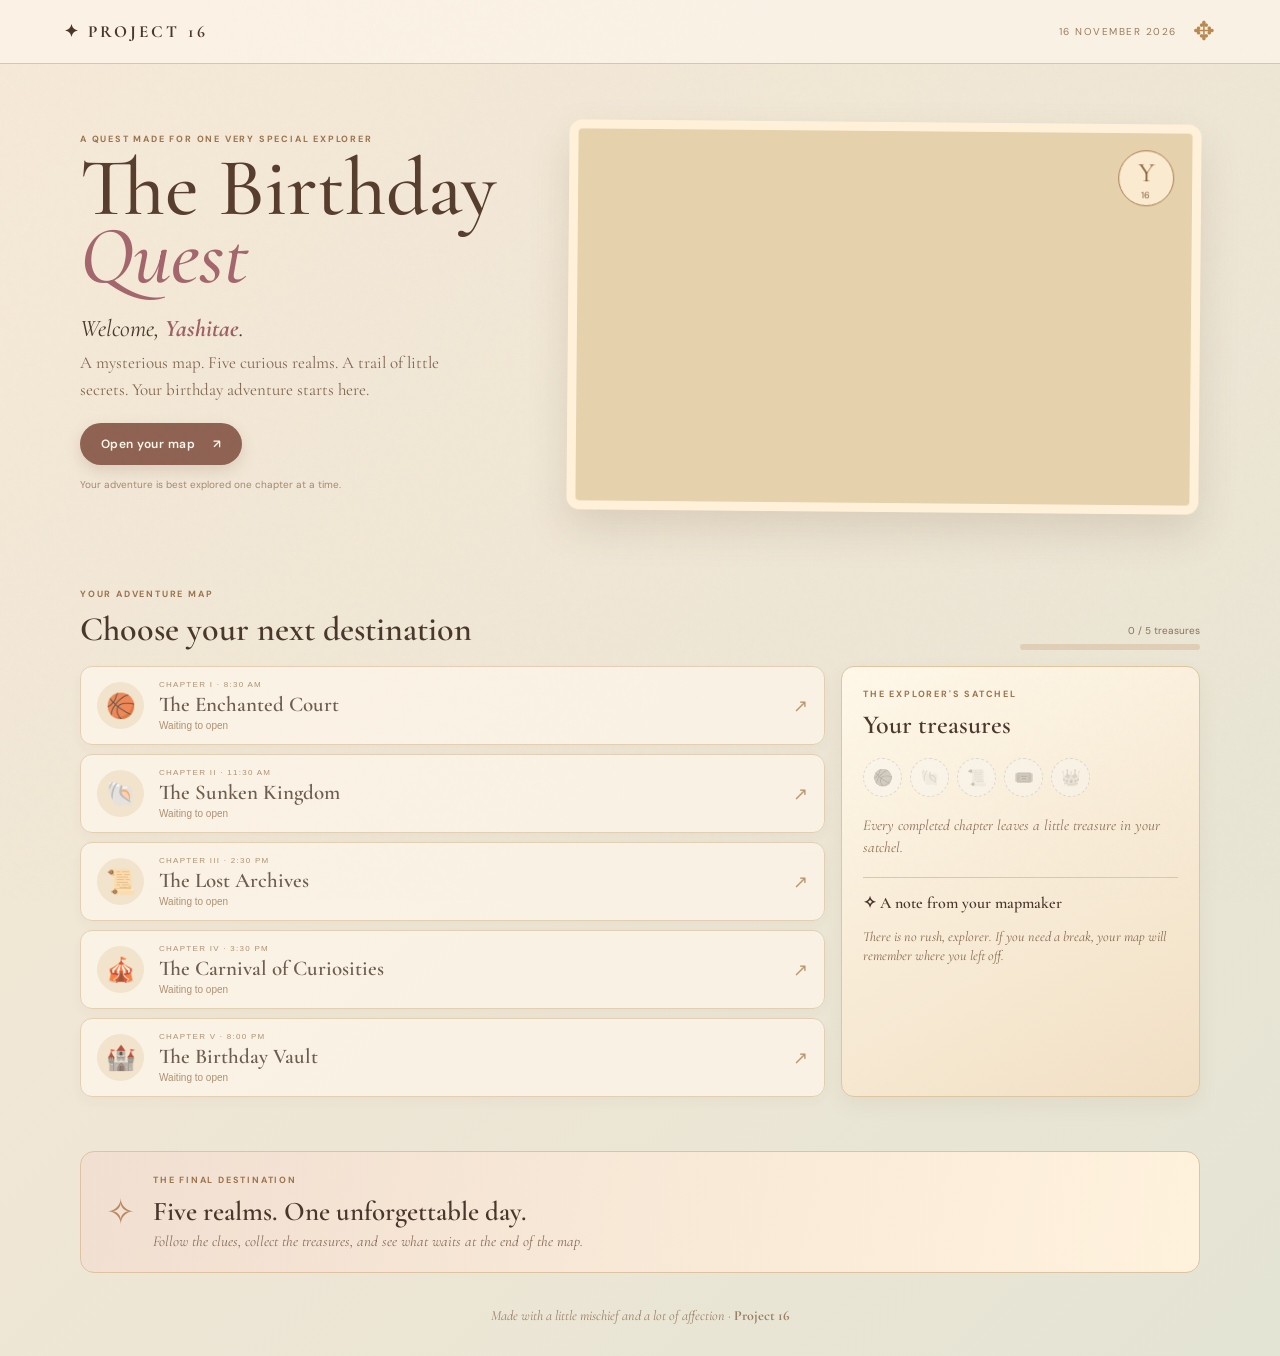
==== index.html @ 9e14b62d "Add files via upload" ====
<!doctype html>
<html lang="en">
<head>
<meta charset="utf-8"><meta name="viewport" content="width=device-width,initial-scale=1">
<meta name="theme-color" content="#f5e8d3">
<title>Project 16 · The Birthday Quest</title>
<link rel="stylesheet" href="style.css">
</head>
<body>
<div class="grain"></div>
<header class="bar"><div class="brand">✦ PROJECT 16</div><div class="bar-right"><span>16 NOVEMBER 2026</span><b>✥</b></div></header>
<main>
<section class="hero">
  <div class="hero-copy">
    <p class="kicker">A QUEST MADE FOR ONE VERY SPECIAL EXPLORER</p>
    <h1>The Birthday<br><em>Quest</em></h1>
    <p class="hello">Welcome, <strong>Yashitae</strong>.</p>
    <p class="intro">A mysterious map. Five curious realms. A trail of little secrets. Your birthday adventure starts here.</p>
    <button class="primary" id="begin">Open your map <span>↗</span></button>
    <p class="tiny">Your adventure is best explored one chapter at a time.</p>
  </div>
  <div class="hero-art">
    <img src="images/art/storybook-map.png" alt="Illustrated storybook treasure map" onerror="this.style.display='none'">
    <div class="art-fallback"><span>✧</span><strong>A MAP OF<br>FIVE REALMS</strong><small>Follow the stars. Find the treasure.</small></div>
    <div class="map-stamp">Y<br><small>16</small></div>
  </div>
</section>

<section class="map-section" id="map">
  <div class="section-top"><div><p class="kicker">YOUR ADVENTURE MAP</p><h2>Choose your next destination</h2></div><div class="progress"><span id="progressText">0 / 5 treasures</span><div class="track"><i id="progressFill"></i></div></div></div>
  <div class="map-layout">
    <div class="realm-list">
      <button class="realm" data-id="court"><span class="realm-emoji">🏀</span><span><small>CHAPTER I · 8:30 AM</small><b>The Enchanted Court</b><em id="status-court">Waiting to open</em></span><span class="realm-arrow">↗</span></button>
      <button class="realm" data-id="ocean"><span class="realm-emoji">🐚</span><span><small>CHAPTER II · 11:30 AM</small><b>The Sunken Kingdom</b><em id="status-ocean">Waiting to open</em></span><span class="realm-arrow">↗</span></button>
      <button class="realm" data-id="archives"><span class="realm-emoji">📜</span><span><small>CHAPTER III · 2:30 PM</small><b>The Lost Archives</b><em id="status-archives">Waiting to open</em></span><span class="realm-arrow">↗</span></button>
      <button class="realm" data-id="carnival"><span class="realm-emoji">🎪</span><span><small>CHAPTER IV · 3:30 PM</small><b>The Carnival of Curiosities</b><em id="status-carnival">Waiting to open</em></span><span class="realm-arrow">↗</span></button>
      <button class="realm" data-id="vault"><span class="realm-emoji">🏰</span><span><small>CHAPTER V · 8:00 PM</small><b>The Birthday Vault</b><em id="status-vault">Waiting to open</em></span><span class="realm-arrow">↗</span></button>
    </div>
    <aside class="inventory">
      <p class="kicker">THE EXPLORER'S SATCHEL</p><h3>Your treasures</h3>
      <div class="tokens"><span id="token-court">🏀</span><span id="token-ocean">🐚</span><span id="token-archives">📜</span><span id="token-carnival">🎟️</span><span id="token-vault">👑</span></div>
      <p>Every completed chapter leaves a little treasure in your satchel.</p>
      <div class="note"><b>✧ A note from your mapmaker</b><p>There is no rush, explorer. If you need a break, your map will remember where you left off.</p></div>
    </aside>
  </div>
</section>
<section class="footer-card"><span>✧</span><div><p class="kicker">THE FINAL DESTINATION</p><h2>Five realms. One unforgettable day.</h2><p>Follow the clues, collect the treasures, and see what waits at the end of the map.</p></div></section>
<footer>Made with a little mischief and a lot of affection · <b>Project 16</b></footer>
</main>

<div class="modal" id="modal" aria-hidden="true"><div class="dialog">
<button class="x" id="close" aria-label="Close">×</button><p class="kicker" id="modalKicker">CHAPTER</p><div class="modal-emoji" id="modalEmoji">✦</div><h2 id="modalTitle">A new adventure</h2><p class="modal-sub" id="modalSub"></p><div id="gameArea"></div><p class="modal-feedback" id="feedback"></p><button class="primary" id="continue" hidden>Collect treasure</button>
</div></div>
<div class="toast" id="toast"></div>
<div class="preview" id="preview">TEST MODE · chapters open for testing. Remove ?preview=1 before publishing.</div>
<script src="script.js"></script>
</body></html>
---- style.css ----
@import url('https://fonts.googleapis.com/css2?family=Cormorant+Garamond:wght@400;500;600;700&family=DM+Sans:wght@400;500;600;700&display=swap');
:root{--ink:#49372c;--muted:#8b715b;--paper:#fff8ed;--gold:#b88750;--rose:#a96970;--line:#e5cfb0}
*{box-sizing:border-box}body{margin:0;background:linear-gradient(135deg,#f6e9d7,#eee6d5 55%,#e4e4d4);color:var(--ink);font-family:'DM Sans',sans-serif}.grain{position:fixed;inset:0;pointer-events:none;opacity:.12;background-image:url("data:image/svg+xml,%3Csvg viewBox='0 0 160 160' xmlns='http://www.w3.org/2000/svg'%3E%3Cfilter id='n'%3E%3CfeTurbulence type='fractalNoise' baseFrequency='.7' numOctaves='3' stitchTiles='stitch'/%3E%3C/filter%3E%3Crect width='100%25' height='100%25' filter='url(%23n)' opacity='.15'/%3E%3C/svg%3E")}
.bar{height:64px;padding:0 clamp(18px,5vw,72px);display:flex;align-items:center;justify-content:space-between;border-bottom:1px solid #d9c5a8;background:#fff9ef99;position:relative;z-index:1}.brand{font:700 17px 'Cormorant Garamond',serif;letter-spacing:.18em}.bar-right{display:flex;align-items:center;gap:16px;color:#997c5d;font-size:10px;letter-spacing:.15em}.bar-right b{font:26px serif;color:#b88953}
main{width:min(1120px,calc(100% - 36px));margin:auto}.hero{display:grid;grid-template-columns:.83fr 1.17fr;gap:40px;align-items:center;padding:58px 0 46px}.kicker{font-size:9px;letter-spacing:.2em;font-weight:700;color:#9b744d;margin:0 0 9px}.hero h1{font:500 clamp(48px,7vw,82px)/.83 'Cormorant Garamond',serif;margin:0;color:#573d2d}.hero h1 em{font-weight:500;color:#a4666d}.hello{font:italic 24px 'Cormorant Garamond',serif;margin:24px 0 6px}.hello strong{color:#9c5f65}.intro{font:17px/1.6 'Cormorant Garamond',serif;color:#80664f;max-width:390px;margin:0 0 20px}.primary{border:0;background:#8f6252;color:#fff8ed;border-radius:99px;padding:13px 21px;font:600 12px 'DM Sans',sans-serif;letter-spacing:.04em;cursor:pointer;box-shadow:0 6px 15px #805a4830;transition:.2s}.primary:hover{transform:translateY(-2px);background:#744d43}.primary span{padding-left:14px}.tiny{font-size:10px;color:#a48a6e;margin-top:13px}.hero-art{height:390px;position:relative;border:9px solid #fff1d9;border-radius:13px;background:#e6d1ad;box-shadow:0 18px 40px #62452a26;overflow:hidden;transform:rotate(.5deg)}.hero-art img{width:100%;height:100%;object-fit:cover;display:block}.art-fallback{display:none;position:absolute;inset:0;align-items:center;justify-content:center;flex-direction:column;text-align:center;background:radial-gradient(circle at 50% 40%,#f7e8c9,#d7c19d);color:#785638;font:600 30px 'Cormorant Garamond',serif;letter-spacing:.08em}.art-fallback span{font-size:42px}.art-fallback small{font:italic 16px 'Cormorant Garamond',serif;margin-top:12px}.map-stamp{position:absolute;right:18px;top:17px;width:56px;height:56px;border:1px solid #a77d50;border-radius:50%;display:grid;place-content:center;text-align:center;background:#fff1d9cc;color:#855f3c;font:27px 'Cormorant Garamond',serif}.map-stamp small{font:9px 'DM Sans',sans-serif}
.map-section{padding:30px 0 20px}.section-top{display:flex;align-items:end;justify-content:space-between;gap:20px;margin-bottom:16px}.section-top h2{font:600 34px 'Cormorant Garamond',serif;margin:0}.progress{width:180px;color:#8b7057;font-size:10px;text-align:right}.track{height:6px;background:#e0cfb6;border-radius:9px;margin-top:7px;overflow:hidden}.track i{display:block;height:100%;width:0;background:linear-gradient(90deg,#b7824b,#d3ad72);transition:width .3s}.map-layout{display:grid;grid-template-columns:1.35fr .65fr;gap:16px}.realm-list{display:grid;gap:9px}.realm{display:flex;align-items:center;gap:15px;text-align:left;padding:13px 16px;border:1px solid #dfc9a9;border-radius:12px;background:#fff8ebd9;color:var(--ink);cursor:pointer;box-shadow:0 5px 15px #7250330c;transition:.2s}.realm:hover{transform:translateX(3px);border-color:#c59a65}.realm.locked{opacity:.78}.realm.ready{background:#fff7e7;border-color:#c69b66}.realm.done{background:#f7ecd2;border-color:#b99158}.realm-emoji{width:47px;height:47px;border-radius:50%;display:grid;place-items:center;background:#f1e2c9;font-size:24px;flex-shrink:0}.realm span:nth-child(2){display:flex;flex-direction:column;gap:3px;flex:1}.realm small{font-size:8px;letter-spacing:.16em;color:#9a7b59}.realm b{font:600 21px 'Cormorant Garamond',serif}.realm em{font-style:normal;font-size:10px;color:#9a7959}.realm-arrow{font-size:18px;color:#b18554}.inventory{border:1px solid #dfc6a1;border-radius:13px;padding:21px;background:linear-gradient(150deg,#fff8e9,#f1dfc4);box-shadow:0 8px 20px #75523512}.inventory h3{font:600 26px 'Cormorant Garamond',serif;margin:0}.tokens{display:flex;flex-wrap:wrap;gap:8px;margin:18px 0}.tokens span{width:39px;height:39px;display:grid;place-items:center;border:1px dashed #c6a980;border-radius:50%;background:#fff4df;filter:grayscale(1);opacity:.35}.tokens span.found{filter:none;opacity:1;border-style:solid;box-shadow:0 3px 9px #a27d4c25}.inventory>p:not(.kicker){font:italic 15px/1.45 'Cormorant Garamond',serif;color:#8b7056}.note{border-top:1px solid #dfc7a4;padding-top:14px;margin-top:18px}.note b{font:600 16px 'Cormorant Garamond',serif}.note p{font:italic 14px/1.4 'Cormorant Garamond',serif;color:#866a50;margin-bottom:0}
.footer-card{margin:34px 0 12px;padding:22px 25px;display:flex;align-items:center;gap:18px;border:1px solid #dfc3a0;border-radius:14px;background:linear-gradient(100deg,#f1dfd1,#fff2dd)}.footer-card>span{font-size:35px;color:#b98961}.footer-card h2{font:600 27px 'Cormorant Garamond',serif;margin:0}.footer-card p:last-child{font:italic 15px 'Cormorant Garamond',serif;color:#876b57;margin:4px 0 0}footer{text-align:center;padding:22px 0 32px;color:#9a8065;font:italic 14px 'Cormorant Garamond',serif}footer b{font-style:normal}
.modal{position:fixed;inset:0;background:#3f3029a6;z-index:5;display:none;align-items:center;justify-content:center;padding:16px}.modal.open{display:flex}.dialog{width:min(560px,100%);max-height:92vh;overflow:auto;position:relative;border:1px solid #d7b98e;border-radius:17px;padding:28px;background:linear-gradient(145deg,#fff9ed,#f1dfc4);box-shadow:0 25px 70px #0004;text-align:center}.x{position:absolute;right:14px;top:9px;border:0;background:none;font-size:29px;color:#896b4e;cursor:pointer}.modal-emoji{font-size:42px;margin:8px}.dialog h2{font:600 34px 'Cormorant Garamond',serif;margin:0}.modal-sub{font-size:10px;letter-spacing:.13em;color:#997957}.game-copy{font:17px/1.5 'Cormorant Garamond',serif;color:#72563f;margin:13px 0}.game-box{background:#fff9edaa;border:1px solid #e0c9a6;border-radius:13px;padding:17px;margin:14px 0}.game-box h3{font:600 21px 'Cormorant Garamond',serif;margin:0 0 8px}.game-btn{border:1px solid #c9a779;border-radius:99px;background:#fff5e4;color:#705139;padding:10px 14px;margin:5px;cursor:pointer;font:600 12px 'DM Sans',sans-serif}.game-btn:hover,.game-btn.selected{background:#ead5b5}.game-btn:disabled{opacity:.5;cursor:default}.court-ball{font-size:65px;display:block;animation:bounce 1s infinite alternate}@keyframes bounce{to{transform:translateY(-9px)}}.score{font:600 14px 'DM Sans',sans-serif;color:#8d624e}.find-grid{display:grid;grid-template-columns:repeat(3,1fr);gap:8px}.find-item{min-height:65px;border:1px dashed #c5a67c;border-radius:10px;background:#e9f0e7;font-size:26px;cursor:pointer}.find-item.found{background:#d9e8d5;border-style:solid;opacity:.65}.memory-photo{width:100%;max-height:190px;object-fit:cover;border-radius:10px;margin:8px 0}.memory-photo[hidden]{display:none}.question{font:600 18px 'Cormorant Garamond',serif;margin:9px 0}.feedback{min-height:22px;font-size:12px;color:#8b6548}.modal-feedback{font:italic 15px 'Cormorant Garamond',serif;color:#916d4c;min-height:20px}.toast{position:fixed;bottom:20px;left:50%;transform:translate(-50%,20px);opacity:0;pointer-events:none;background:#654a3b;color:#fff6e9;padding:11px 17px;border-radius:99px;font-size:11px;z-index:9;transition:.25s}.toast.show{opacity:1;transform:translate(-50%,0)}.preview{display:none;position:fixed;bottom:8px;left:50%;transform:translateX(-50%);background:#624c3d;color:white;border-radius:99px;padding:8px 13px;font-size:9px;z-index:10;white-space:nowrap}
@media(max-width:780px){.hero{grid-template-columns:1fr;gap:22px;padding:36px 0 25px}.hero-copy{text-align:center}.intro{margin-left:auto;margin-right:auto}.hero-art{height:300px}.map-layout{grid-template-columns:1fr}.inventory{order:-1}.tokens{margin:10px 0}.section-top{align-items:start;flex-direction:column}.progress{width:100%;text-align:left}}
@media(max-width:500px){.bar{height:55px;padding:0 15px}.brand{font-size:14px}.bar-right{font-size:8px}.hero h1{font-size:58px}.hero-art{height:235px;border-width:6px}.section-top h2{font-size:30px}.realm{padding:11px;gap:11px}.realm b{font-size:19px}.realm-emoji{width:42px;height:42px}.footer-card{padding:17px}.footer-card h2{font-size:23px}.dialog{padding:25px 16px}.preview{white-space:normal;text-align:center;width:95%}}

.memory-photo{display:block;width:100%;max-height:260px;object-fit:contain;border-radius:14px;margin:16px auto;background:#f7eddd}.birthday-letter{text-align:left;background:#fff9ee;border:1px solid #d7bda0;padding:18px 20px;border-radius:16px;line-height:1.75}.birthday-letter p{margin:0 0 12px}.birthday-letter p:last-child{margin-bottom:0}
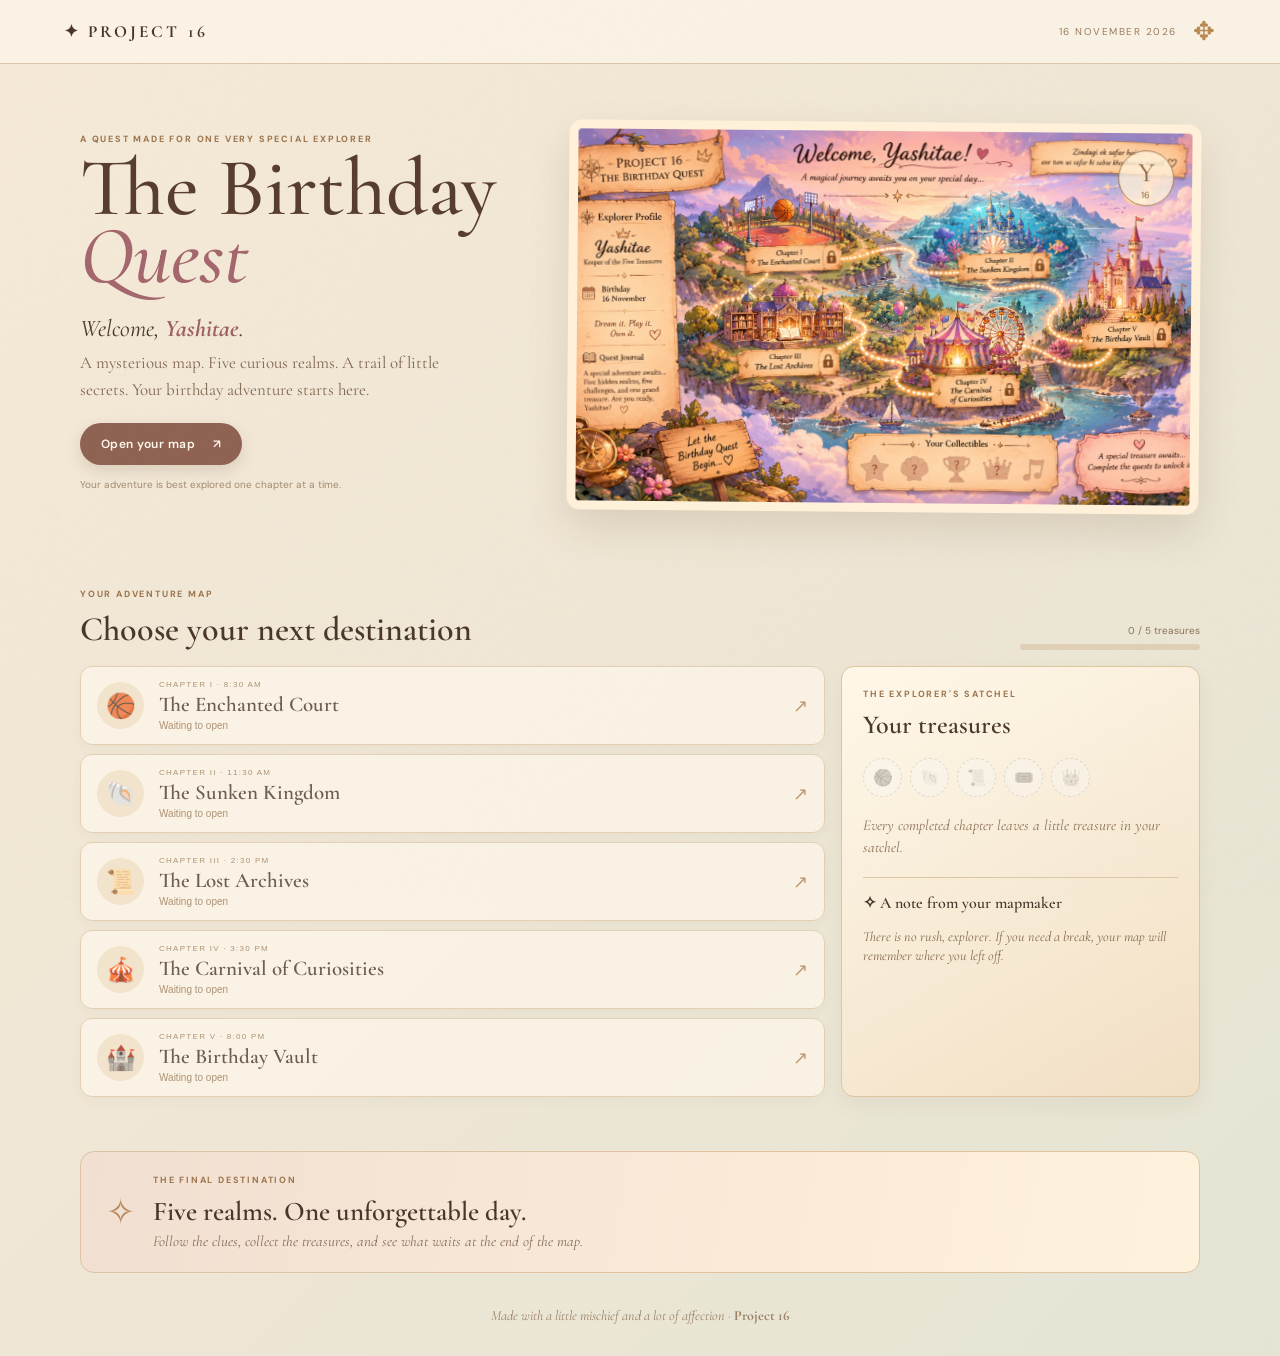
==== commit 70dd5cec: "Update index.html" ====
--- a/index.html
+++ b/index.html
@@ -20,7 +20,7 @@
     <p class="tiny">Your adventure is best explored one chapter at a time.</p>
   </div>
   <div class="hero-art">
-    <img src="images/art/storybook-map.png" alt="Illustrated storybook treasure map" onerror="this.style.display='none'">
+    <img src="storybook-map.png" alt="Illustrated storybook treasure map" onerror="this.style.display='none'">
     <div class="art-fallback"><span>✧</span><strong>A MAP OF<br>FIVE REALMS</strong><small>Follow the stars. Find the treasure.</small></div>
     <div class="map-stamp">Y<br><small>16</small></div>
   </div>
@@ -54,4 +54,4 @@
 <div class="toast" id="toast"></div>
 <div class="preview" id="preview">TEST MODE · chapters open for testing. Remove ?preview=1 before publishing.</div>
 <script src="script.js"></script>
-</body></html>+</body></html>
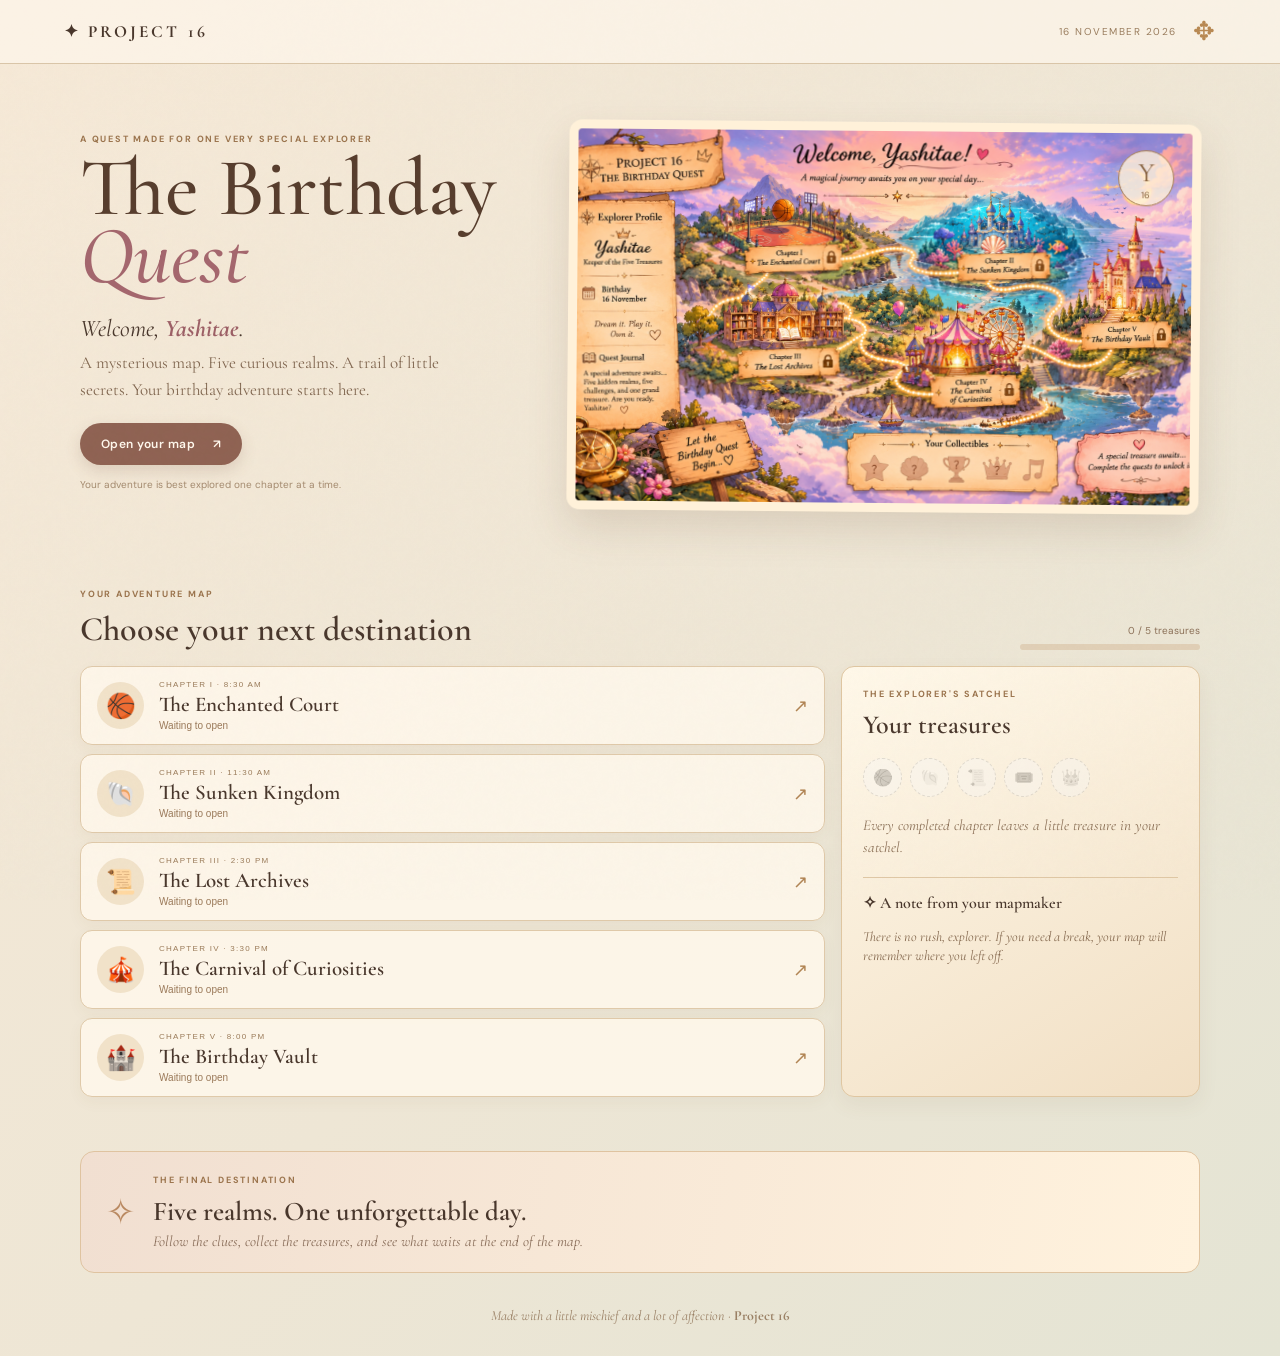
==== commit e37e6cdf: "Update index.html" ====
--- a/index.html
+++ b/index.html
@@ -20,7 +20,7 @@
     <p class="tiny">Your adventure is best explored one chapter at a time.</p>
   </div>
   <div class="hero-art">
-    <img src="storybook-map.png" alt="Illustrated storybook treasure map" onerror="this.style.display='none'">
+    <img src="file_0000000020a08208ab162e3a83775fb3.png" alt="Illustrated storybook treasure map" onerror="this.style.display='none'">
     <div class="art-fallback"><span>✧</span><strong>A MAP OF<br>FIVE REALMS</strong><small>Follow the stars. Find the treasure.</small></div>
     <div class="map-stamp">Y<br><small>16</small></div>
   </div>
@@ -53,5 +53,5 @@
 </div></div>
 <div class="toast" id="toast"></div>
 <div class="preview" id="preview">TEST MODE · chapters open for testing. Remove ?preview=1 before publishing.</div>
-<script src="script.js"></script>
+<script src="script.js?v=3"></script>
 </body></html>
--- a/style.css
+++ b/style.css
@@ -8,5 +8,5 @@
 .modal{position:fixed;inset:0;background:#3f3029a6;z-index:5;display:none;align-items:center;justify-content:center;padding:16px}.modal.open{display:flex}.dialog{width:min(560px,100%);max-height:92vh;overflow:auto;position:relative;border:1px solid #d7b98e;border-radius:17px;padding:28px;background:linear-gradient(145deg,#fff9ed,#f1dfc4);box-shadow:0 25px 70px #0004;text-align:center}.x{position:absolute;right:14px;top:9px;border:0;background:none;font-size:29px;color:#896b4e;cursor:pointer}.modal-emoji{font-size:42px;margin:8px}.dialog h2{font:600 34px 'Cormorant Garamond',serif;margin:0}.modal-sub{font-size:10px;letter-spacing:.13em;color:#997957}.game-copy{font:17px/1.5 'Cormorant Garamond',serif;color:#72563f;margin:13px 0}.game-box{background:#fff9edaa;border:1px solid #e0c9a6;border-radius:13px;padding:17px;margin:14px 0}.game-box h3{font:600 21px 'Cormorant Garamond',serif;margin:0 0 8px}.game-btn{border:1px solid #c9a779;border-radius:99px;background:#fff5e4;color:#705139;padding:10px 14px;margin:5px;cursor:pointer;font:600 12px 'DM Sans',sans-serif}.game-btn:hover,.game-btn.selected{background:#ead5b5}.game-btn:disabled{opacity:.5;cursor:default}.court-ball{font-size:65px;display:block;animation:bounce 1s infinite alternate}@keyframes bounce{to{transform:translateY(-9px)}}.score{font:600 14px 'DM Sans',sans-serif;color:#8d624e}.find-grid{display:grid;grid-template-columns:repeat(3,1fr);gap:8px}.find-item{min-height:65px;border:1px dashed #c5a67c;border-radius:10px;background:#e9f0e7;font-size:26px;cursor:pointer}.find-item.found{background:#d9e8d5;border-style:solid;opacity:.65}.memory-photo{width:100%;max-height:190px;object-fit:cover;border-radius:10px;margin:8px 0}.memory-photo[hidden]{display:none}.question{font:600 18px 'Cormorant Garamond',serif;margin:9px 0}.feedback{min-height:22px;font-size:12px;color:#8b6548}.modal-feedback{font:italic 15px 'Cormorant Garamond',serif;color:#916d4c;min-height:20px}.toast{position:fixed;bottom:20px;left:50%;transform:translate(-50%,20px);opacity:0;pointer-events:none;background:#654a3b;color:#fff6e9;padding:11px 17px;border-radius:99px;font-size:11px;z-index:9;transition:.25s}.toast.show{opacity:1;transform:translate(-50%,0)}.preview{display:none;position:fixed;bottom:8px;left:50%;transform:translateX(-50%);background:#624c3d;color:white;border-radius:99px;padding:8px 13px;font-size:9px;z-index:10;white-space:nowrap}
 @media(max-width:780px){.hero{grid-template-columns:1fr;gap:22px;padding:36px 0 25px}.hero-copy{text-align:center}.intro{margin-left:auto;margin-right:auto}.hero-art{height:300px}.map-layout{grid-template-columns:1fr}.inventory{order:-1}.tokens{margin:10px 0}.section-top{align-items:start;flex-direction:column}.progress{width:100%;text-align:left}}
 @media(max-width:500px){.bar{height:55px;padding:0 15px}.brand{font-size:14px}.bar-right{font-size:8px}.hero h1{font-size:58px}.hero-art{height:235px;border-width:6px}.section-top h2{font-size:30px}.realm{padding:11px;gap:11px}.realm b{font-size:19px}.realm-emoji{width:42px;height:42px}.footer-card{padding:17px}.footer-card h2{font-size:23px}.dialog{padding:25px 16px}.preview{white-space:normal;text-align:center;width:95%}}
-
 .memory-photo{display:block;width:100%;max-height:260px;object-fit:contain;border-radius:14px;margin:16px auto;background:#f7eddd}.birthday-letter{text-align:left;background:#fff9ee;border:1px solid #d7bda0;padding:18px 20px;border-radius:16px;line-height:1.75}.birthday-letter p{margin:0 0 12px}.birthday-letter p:last-child{margin-bottom:0}
+.play-canvas{display:block;width:100%;max-width:340px;height:auto;margin:8px auto 14px;border:1px solid #d9c4a5;border-radius:13px;touch-action:none;background:#e7eee7}.ocean-canvas{max-width:300px}.dpad{display:flex;flex-direction:column;align-items:center;gap:5px;margin:10px auto}.dpad>div{display:flex;gap:7px}.dpad button{width:48px;height:43px;border:1px solid #c9a779;border-radius:12px;background:#fff5e4;color:#705139;font-size:20px;touch-action:none;user-select:none}
